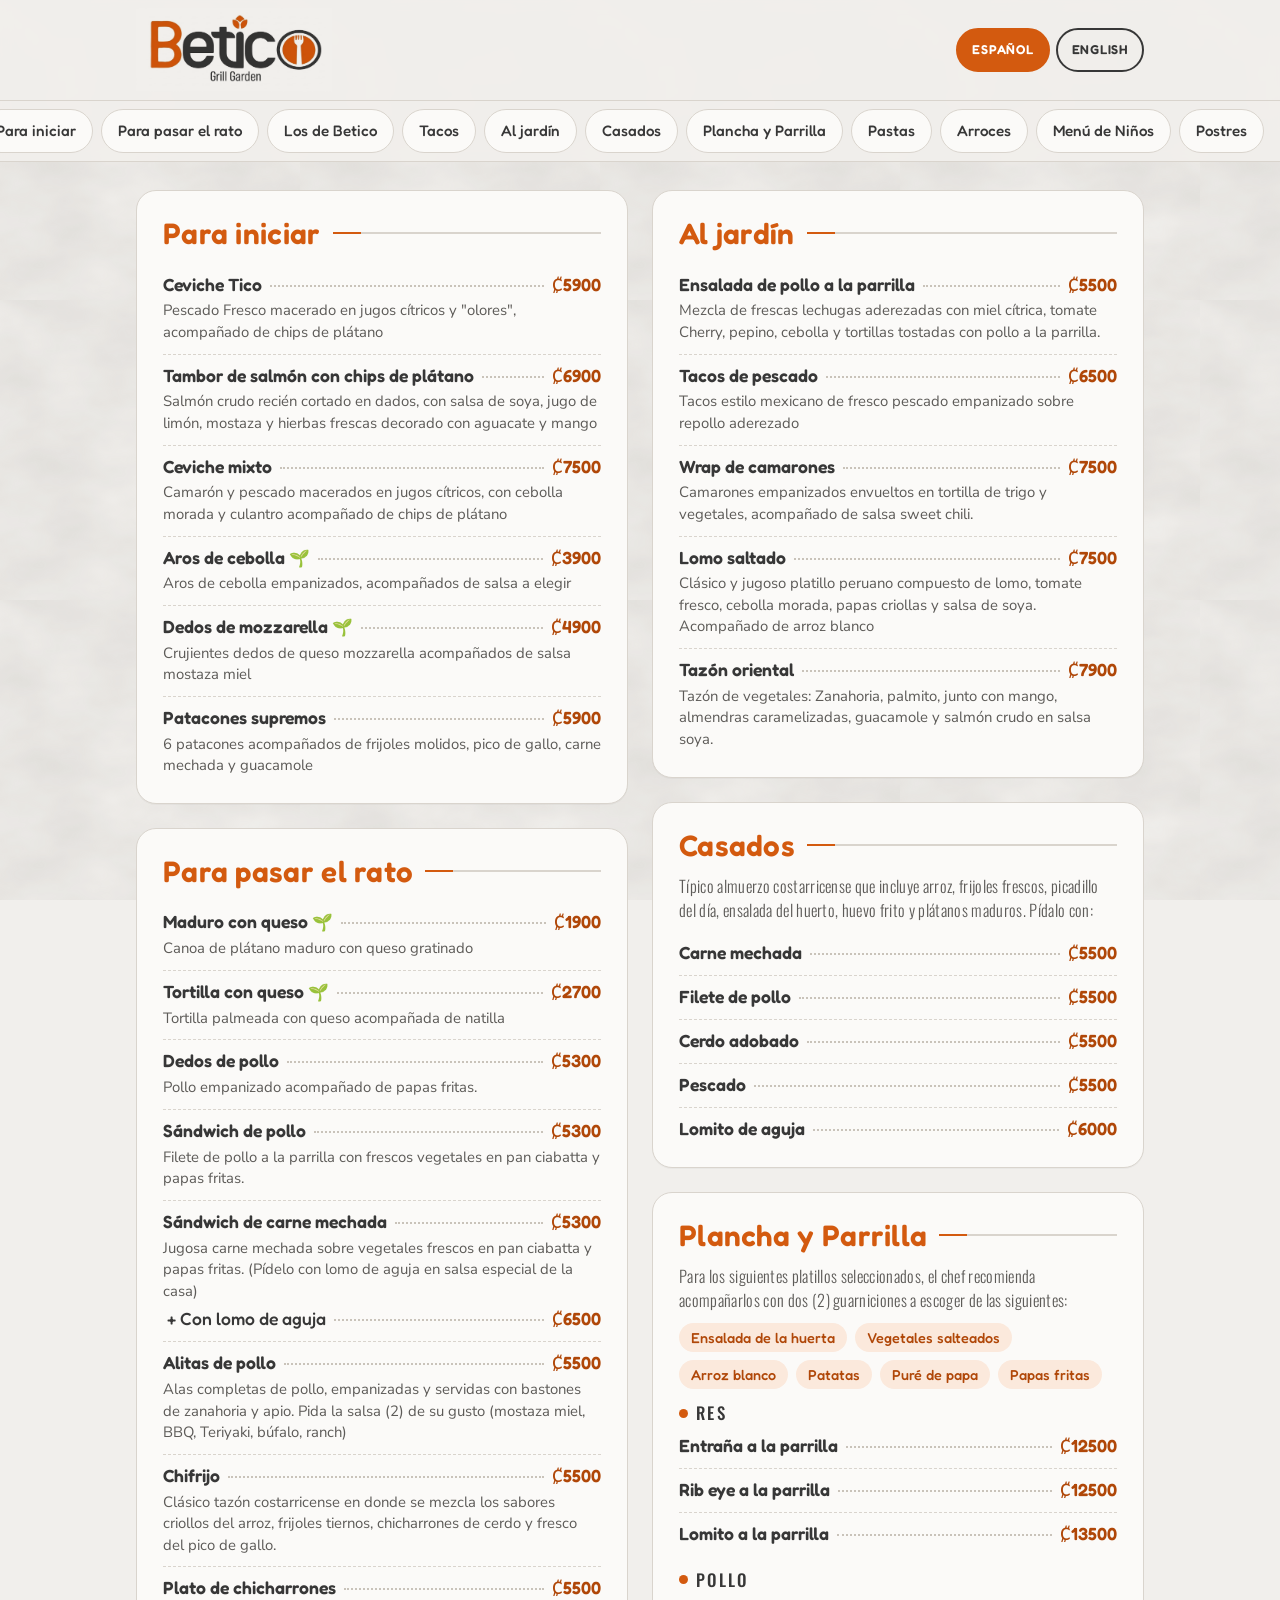
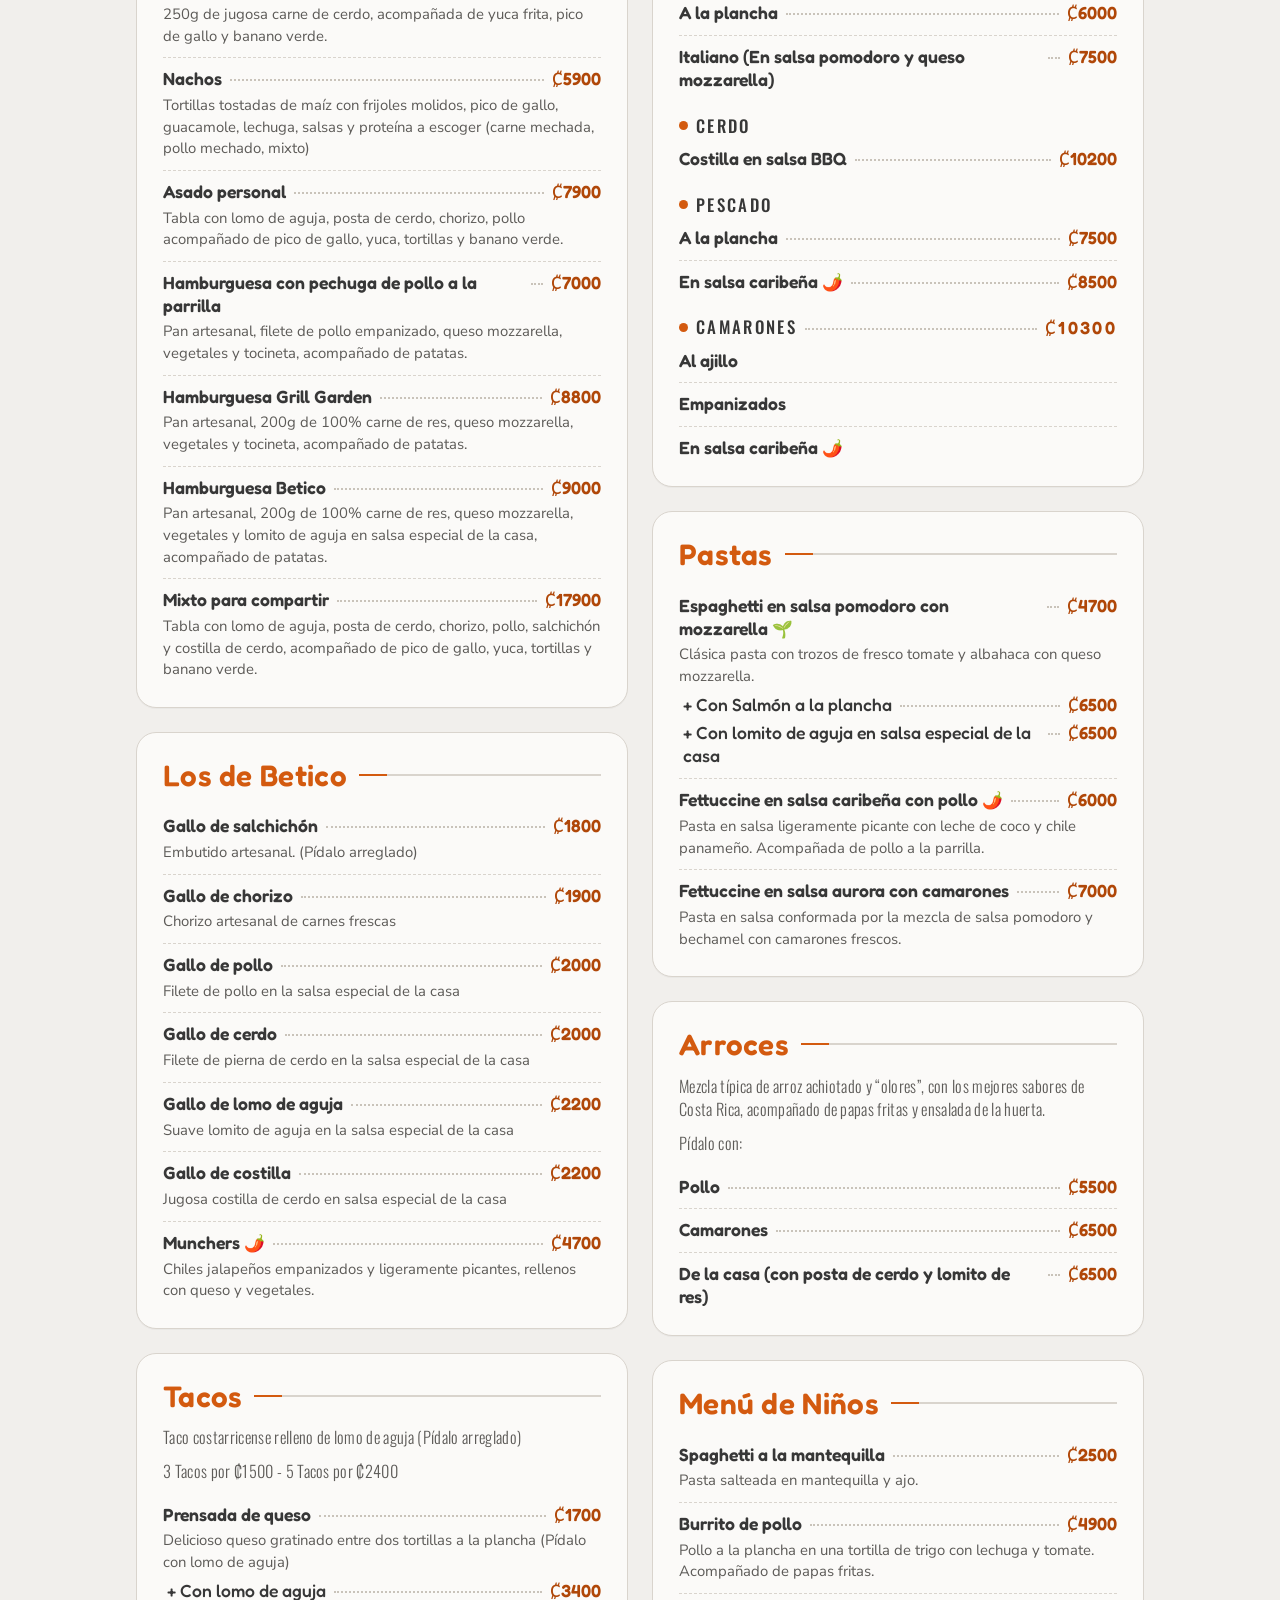
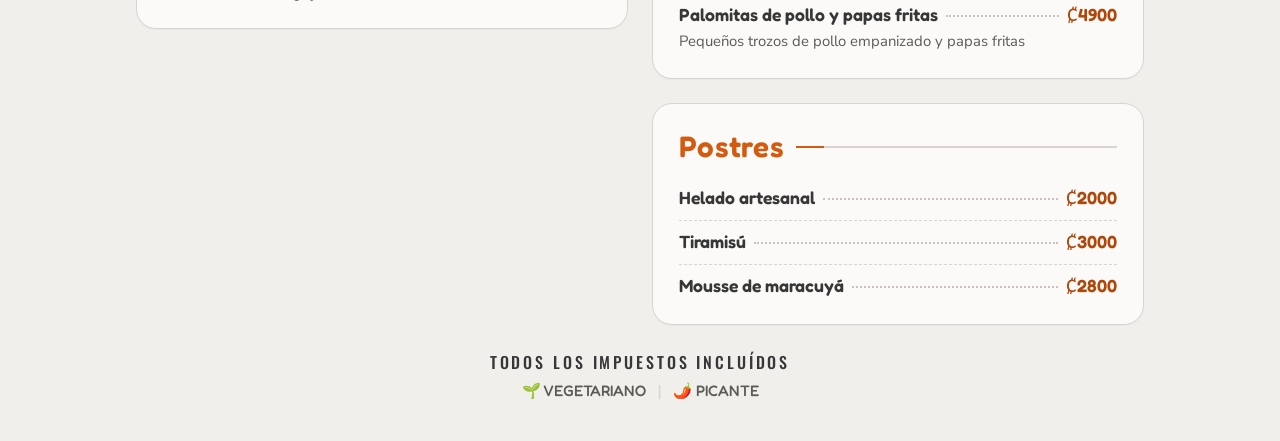
==== index.html @ b5798b30 "Add files via upload menu de Betico" ====
<!DOCTYPE html>
<html lang="es">
<head>
  <meta charset="utf-8">
  <meta name="viewport" content="width=device-width, initial-scale=1">
  <title>BETICO Grill Garden · Menú</title>
  <meta name="description" content="Menú digital de BETICO Grill Garden / Digital menu">
  <meta name="theme-color" content="#d35a0f">
  <link rel="icon" href="assets/logo.png">
  <link rel="preconnect" href="https://fonts.googleapis.com">
  <link rel="preconnect" href="https://fonts.gstatic.com" crossorigin>
  <link href="https://fonts.googleapis.com/css2?family=Fredoka:wdth,wght@75..125,400..700&family=Oswald:wght@300;400&family=Nunito+Sans:wght@400;600;700&display=swap" rel="stylesheet">
  <link rel="stylesheet" href="styles.css">
</head>
<body>
  <header class="top">
    <div class="top-inner">
      <a class="brand" href="#" aria-label="BETICO Grill Garden">
        <img src="assets/logo.png" alt="BETICO Grill Garden" width="1024" height="439">
      </a>
      <div class="lang" role="group" aria-label="Idioma / Language">
        <button type="button" class="lang-btn" data-lang="es" aria-pressed="true">ESPAÑOL</button>
        <button type="button" class="lang-btn" data-lang="en" aria-pressed="false">ENGLISH</button>
      </div>
    </div>
    <nav class="cats" id="cats" aria-label="Categorías"><ul id="catList"></ul></nav>
  </header>

  <main id="menu" class="menu"></main>

  <footer class="foot">
    <p id="taxNote" class="tax"></p>
    <p class="legend"><span class="sym" aria-hidden="true">🌱</span> <span id="legVeg"></span> <span class="sep">|</span> <span class="sym" aria-hidden="true">🌶️</span> <span id="legSpicy"></span></p>
  </footer>

  <script src="menu-data.js"></script>
  <script src="app.js"></script>
</body>
</html>
---- styles.css ----
:root{
  --orange:#d35a0f; --orange-dark:#b04708; --orange-soft:#fbe9dc;
  --ink:#373737; --ink-soft:#5d5b58; --paper:#f1efec; --card:#fbfaf8; --line:#d9d4cd;
  --head-font:'Fredoka','Nunito Sans','Segoe UI',system-ui,sans-serif;
  --cond-font:'Oswald','Arial Narrow',sans-serif;
  --body-font:'Nunito Sans','Segoe UI',system-ui,sans-serif;
}
*{box-sizing:border-box}
html{scroll-behavior:smooth;-webkit-text-size-adjust:100%}
body{
  margin:0;color:var(--ink);font:400 1rem/1.5 var(--body-font);background-color:var(--paper);
  background-image:
    url("data:image/svg+xml;utf8,<svg xmlns='http://www.w3.org/2000/svg' width='300' height='300'><filter id='n'><feTurbulence type='fractalNoise' baseFrequency='.012 .02' numOctaves='4' seed='7' stitchTiles='stitch'/><feColorMatrix values='0 0 0 0 .35  0 0 0 0 .33  0 0 0 0 .3  0 0 0 .22 0'/></filter><rect width='300' height='300' filter='url(%23n)'/></svg>");
  background-attachment:fixed;
}
.top{position:sticky;top:0;z-index:20;background:rgba(241,239,236,.96);backdrop-filter:blur(6px);border-bottom:1px solid var(--line)}
.top-inner{max-width:1040px;margin:0 auto;padding:8px 16px;display:flex;align-items:center;justify-content:space-between;gap:12px}
.brand img{display:block;height:64px;width:auto;mix-blend-mode:multiply}
.lang{display:flex;gap:6px;flex-shrink:0}
.lang-btn{font:600 .8rem/1 var(--head-font);letter-spacing:.06em;min-height:44px;min-width:44px;padding:0 14px;border-radius:999px;
  border:2px solid var(--ink);background:transparent;color:var(--ink);cursor:pointer;transition:background .15s,color .15s,border-color .15s}
.lang-btn:hover{border-color:var(--orange);color:var(--orange)}
.lang-btn[aria-pressed="true"]{background:var(--orange);border-color:var(--orange);color:#fff}
.lang-btn:focus-visible,.cats a:focus-visible,.brand:focus-visible{outline:3px solid var(--ink);outline-offset:2px}

.cats{overflow-x:auto;scrollbar-width:none;-webkit-overflow-scrolling:touch;border-top:1px solid var(--line)}
.cats::-webkit-scrollbar{display:none}
.cats ul{list-style:none;margin:0 auto;padding:8px 16px;display:flex;gap:8px;width:max-content;min-width:100%;max-width:none}
.cats a{display:flex;align-items:center;min-height:44px;padding:0 16px;border-radius:999px;white-space:nowrap;text-decoration:none;
  font:500 .95rem/1 var(--head-font);color:var(--ink);background:var(--card);border:1.5px solid var(--line)}
.cats a.on{background:var(--ink);border-color:var(--ink);color:#fff}

.menu{max-width:1040px;margin:0 auto;padding:20px 16px 8px;display:grid;gap:20px;grid-template-columns:1fr}
.cat{background:var(--card);border:1px solid var(--line);border-radius:20px;padding:22px 20px 14px;box-shadow:0 1px 0 rgba(0,0,0,.03)}
.cat h2{margin:0 0 14px;font:600 1.6rem/1.1 var(--head-font);color:var(--orange);letter-spacing:.01em;
  display:flex;align-items:center;gap:12px}
.cat h2::after{content:"";flex:1;height:2px;background:linear-gradient(90deg,var(--orange) 0 28px,var(--line) 28px)}
.note{margin:0 0 10px;color:var(--ink-soft);font:300 1.02rem/1.45 var(--cond-font);letter-spacing:.02em}
.items,.sides{list-style:none;margin:0;padding:0}
.item{padding:10px 0;border-bottom:1px dashed var(--line)}
.item:last-child{border-bottom:0}
.row{display:flex;align-items:baseline;gap:8px}
.name{font:600 1.05rem/1.3 var(--head-font);color:var(--ink)}
.dots{flex:1;min-width:12px;border-bottom:2px dotted #c9c3ba;transform:translateY(-4px)}
.price{font:600 1.1rem/1 var(--head-font);color:var(--orange-dark);white-space:nowrap}
.desc{margin:4px 0 0;color:var(--ink-soft);font-size:.93rem;line-height:1.45;max-width:62ch}
.vrow{margin-top:6px;padding-left:4px}
.vrow .name{font-weight:500;color:var(--ink)}
.tags{white-space:nowrap}
.tag{font-size:.95em}
.sides{display:flex;flex-wrap:wrap;gap:8px;margin:2px 0 14px}
.sides li{padding:6px 12px;border-radius:999px;background:var(--orange-soft);color:var(--orange-dark);font:500 .9rem/1.2 var(--head-font)}
.group{margin-top:10px}
.group-title{display:flex;align-items:baseline;gap:8px;margin:14px 0 2px;font:500 1.05rem/1.2 var(--cond-font);letter-spacing:.14em;text-transform:uppercase;color:var(--ink)}
.group-title::before{content:"";width:9px;height:9px;border-radius:50%;background:var(--orange);align-self:center}

.foot{max-width:1040px;margin:0 auto;padding:12px 16px 40px;text-align:center}
.tax{margin:8px 0;font:500 1rem/1.2 var(--cond-font);letter-spacing:.18em;color:var(--ink)}
.legend{margin:0;font:500 .95rem/1.4 var(--head-font);color:var(--ink-soft)}
.legend .sep{margin:0 8px;color:var(--line)}

@media (min-width:720px){
  .brand img{height:84px}
  .menu{display:block;columns:2;column-gap:24px;padding-top:28px}
  .cat{break-inside:avoid;margin-bottom:24px}
  .cat{padding:26px 26px 16px}
  .cat h2{font-size:1.85rem}
}
@media (min-width:1100px){.name{font-size:1.1rem}}
@media (max-width:420px){
  .brand img{height:52px}
  .lang-btn{padding:0 10px;font-size:.72rem}
  .cat{padding:18px 14px 10px;border-radius:16px}
  .menu{padding:14px 10px 4px;gap:14px}
  .cat h2{font-size:1.45rem}
}
@media (prefers-reduced-motion:reduce){html{scroll-behavior:auto}*{transition:none!important}}
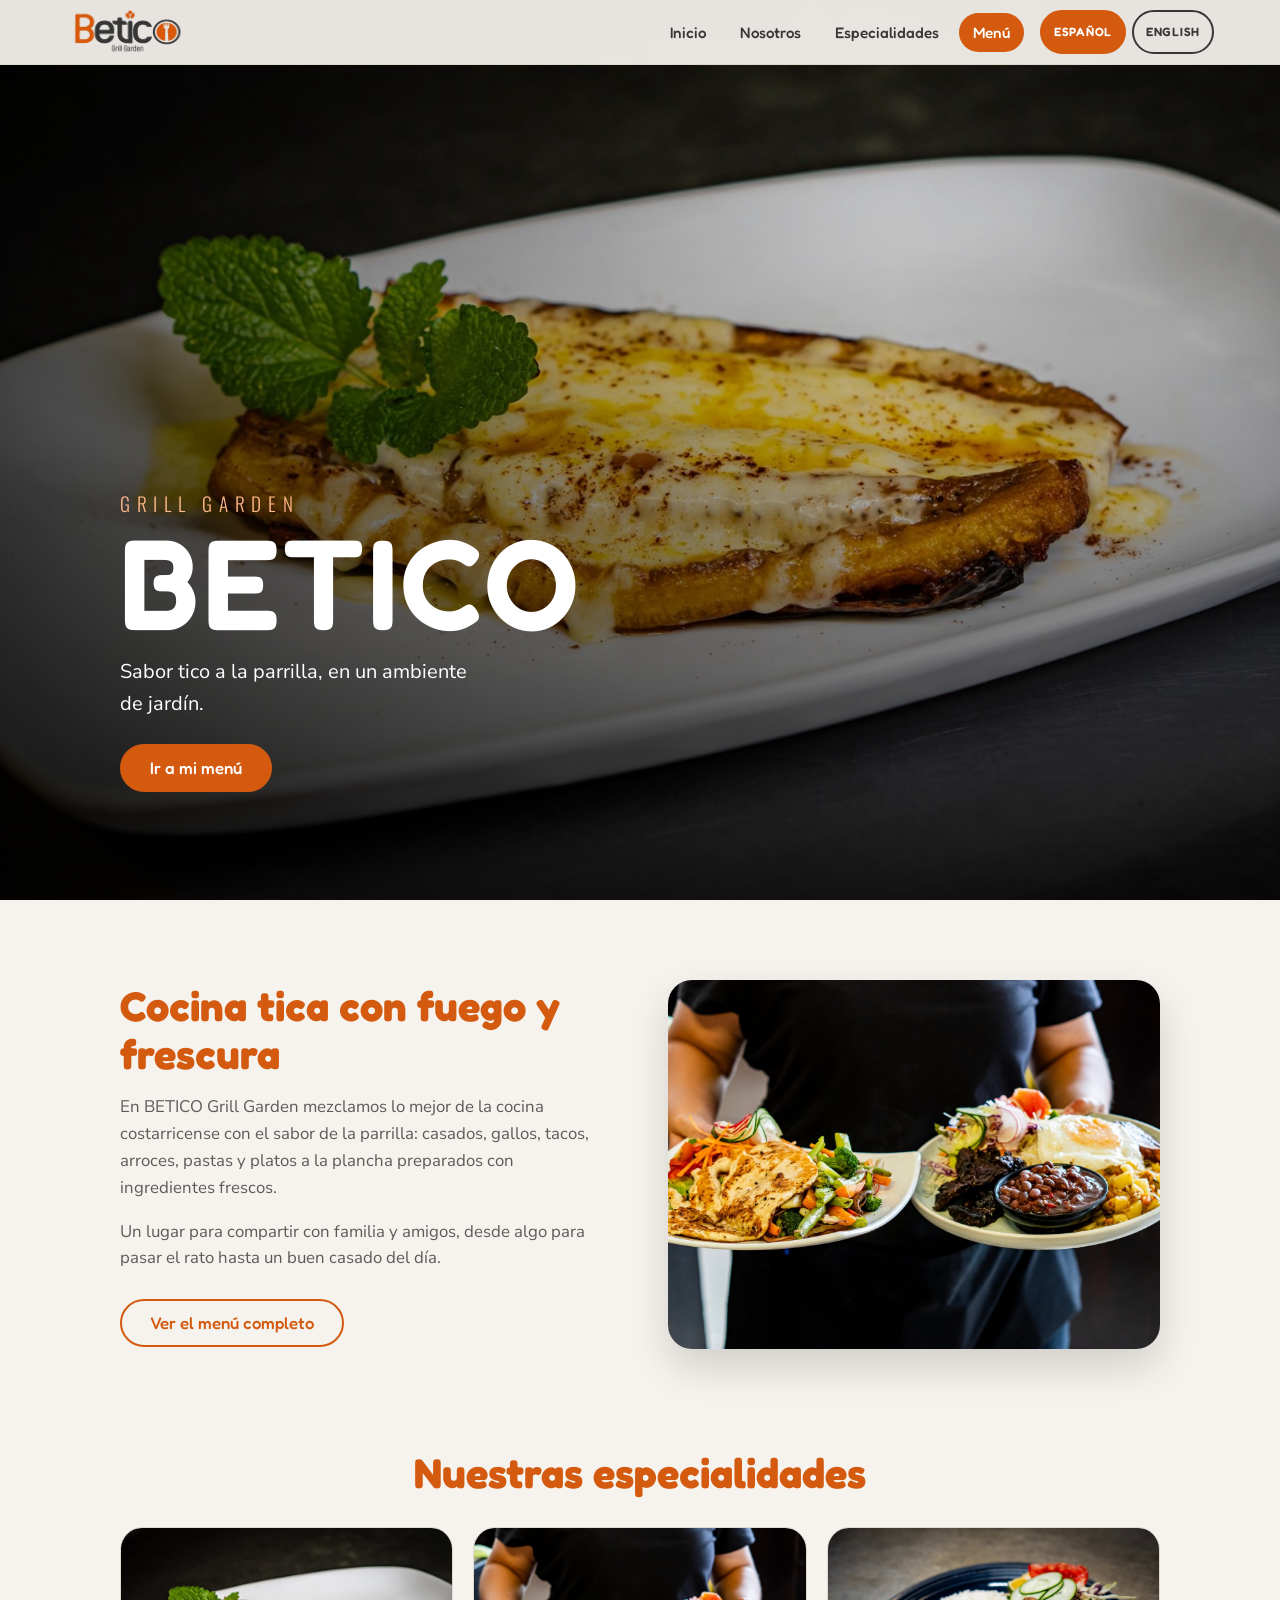
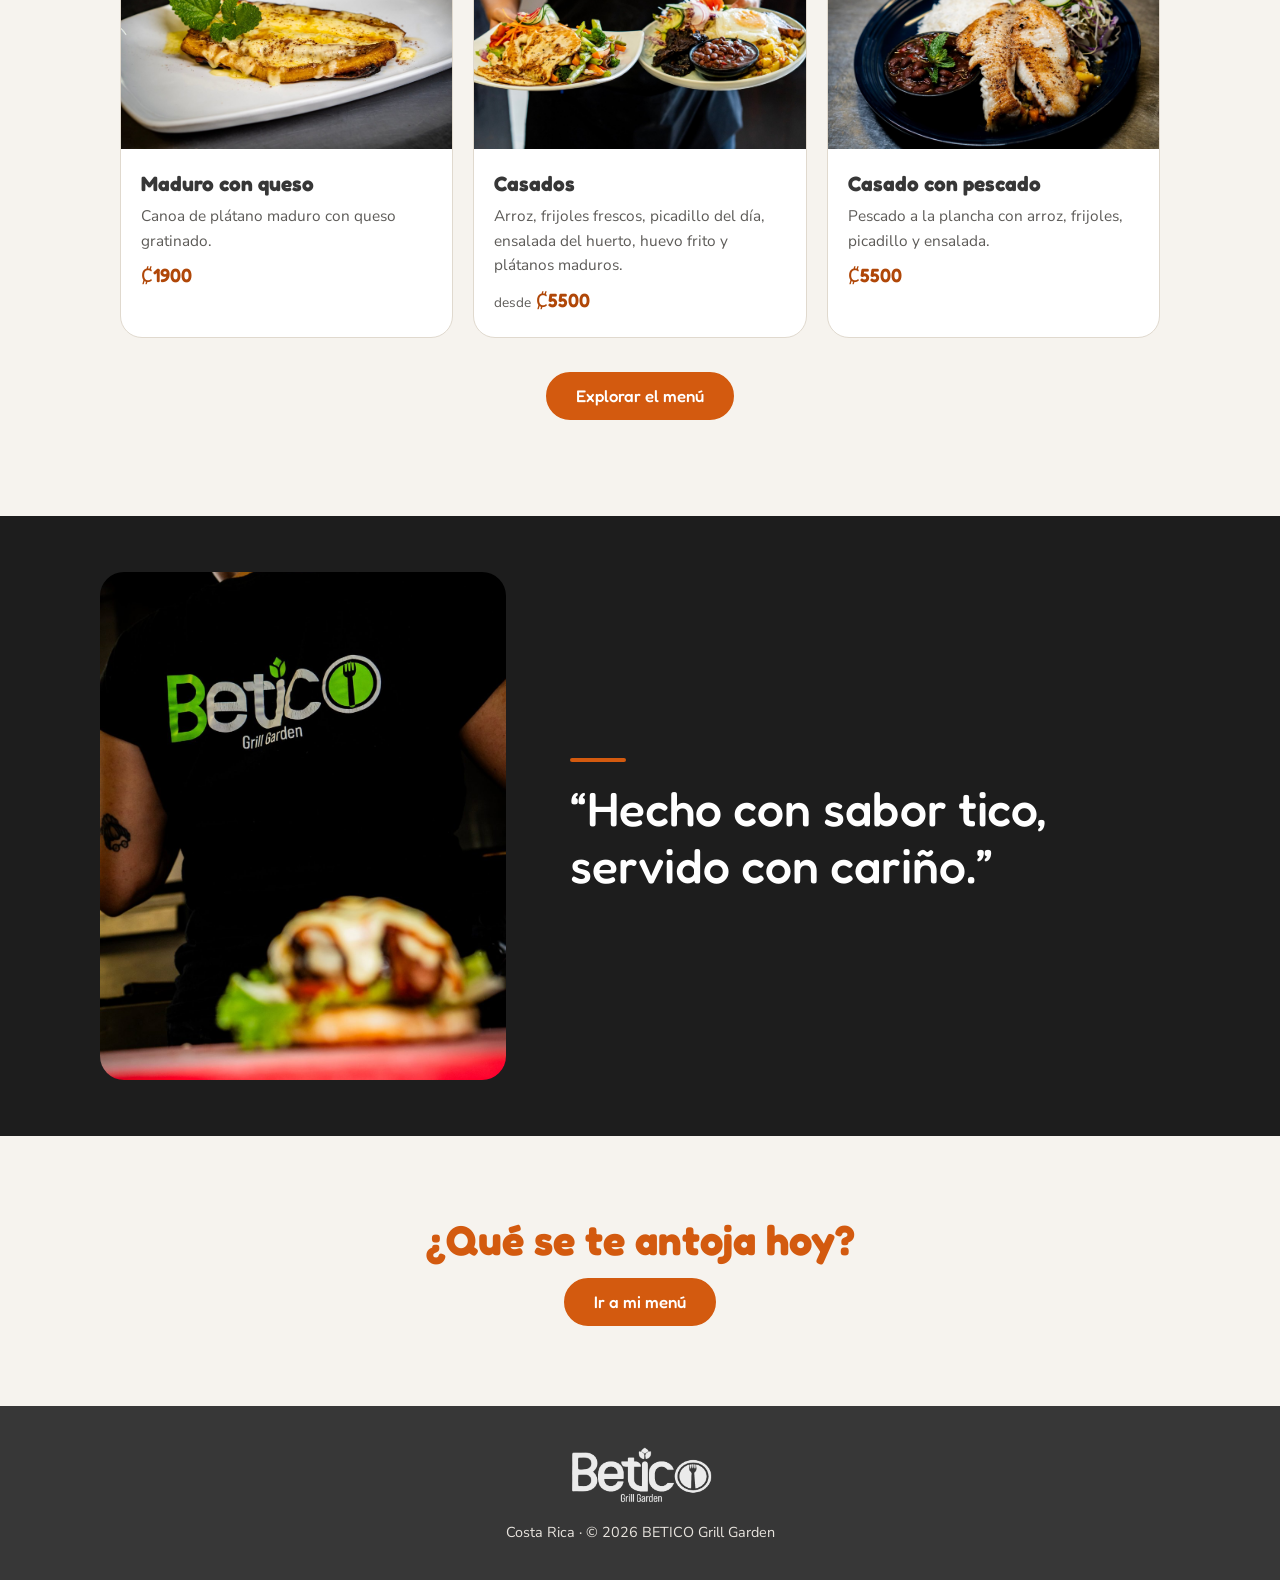
==== commit 184a0c21: "Add files via upload" ====
--- a/index.html
+++ b/index.html
@@ -3,37 +3,94 @@
 <head>
   <meta charset="utf-8">
   <meta name="viewport" content="width=device-width, initial-scale=1">
-  <title>BETICO Grill Garden · Menú</title>
-  <meta name="description" content="Menú digital de BETICO Grill Garden / Digital menu">
+  <title>BETICO Grill Garden</title>
+  <meta name="description" content="BETICO Grill Garden: cocina costarricense a la parrilla en un ambiente de jardín.">
   <meta name="theme-color" content="#d35a0f">
   <link rel="icon" href="assets/logo.png">
   <link rel="preconnect" href="https://fonts.googleapis.com">
   <link rel="preconnect" href="https://fonts.gstatic.com" crossorigin>
-  <link href="https://fonts.googleapis.com/css2?family=Fredoka:wdth,wght@75..125,400..700&family=Oswald:wght@300;400&family=Nunito+Sans:wght@400;600;700&display=swap" rel="stylesheet">
-  <link rel="stylesheet" href="styles.css">
+  <link href="https://fonts.googleapis.com/css2?family=Fredoka:wght@400;500;600&family=Oswald:wght@300;400&family=Nunito+Sans:wght@400;600;700&display=swap" rel="stylesheet">
+  <link rel="stylesheet" href="home.css">
 </head>
 <body>
-  <header class="top">
-    <div class="top-inner">
-      <a class="brand" href="#" aria-label="BETICO Grill Garden">
-        <img src="assets/logo.png" alt="BETICO Grill Garden" width="1024" height="439">
-      </a>
+  <header class="bar" id="bar">
+    <div class="bar-in">
+      <a class="brand" href="#inicio" aria-label="BETICO Grill Garden"><img src="assets/logo-transparent.png" alt="BETICO Grill Garden" width="1024" height="439"></a>
+      <nav class="links" aria-label="Principal">
+        <a href="#inicio" data-i="nav_home">Inicio</a>
+        <a href="#nosotros" data-i="nav_about">Nosotros</a>
+        <a href="#especialidades" data-i="nav_spec">Especialidades</a>
+        <a href="menu.html" class="menu-link" data-menu data-i="nav_menu">Menú</a>
+      </nav>
       <div class="lang" role="group" aria-label="Idioma / Language">
         <button type="button" class="lang-btn" data-lang="es" aria-pressed="true">ESPAÑOL</button>
         <button type="button" class="lang-btn" data-lang="en" aria-pressed="false">ENGLISH</button>
       </div>
     </div>
-    <nav class="cats" id="cats" aria-label="Categorías"><ul id="catList"></ul></nav>
   </header>
 
-  <main id="menu" class="menu"></main>
+  <main>
+    <section class="hero" id="inicio">
+      <img src="images/maduro-con-queso.jpg" alt="Maduro con queso gratinado con hoja de menta" fetchpriority="high">
+      <div class="hero-shade"></div>
+      <div class="hero-txt">
+        <p class="eyebrow" data-i="hero_eyebrow">Grill Garden</p>
+        <h1>BETICO</h1>
+        <p class="tag" data-i="hero_tag">Sabor tico a la parrilla, en un ambiente de jardín.</p>
+        <a class="btn" href="menu.html" data-menu data-i="btn_menu">Ir a mi menú</a>
+      </div>
+    </section>
+
+    <section class="about" id="nosotros">
+      <div class="wrap two">
+        <div class="about-txt">
+          <h2 data-i="about_h">Cocina tica con fuego y frescura</h2>
+          <p data-i="about_p1">En BETICO Grill Garden mezclamos lo mejor de la cocina costarricense con el sabor de la parrilla: casados, gallos, tacos, arroces, pastas y platos a la plancha preparados con ingredientes frescos.</p>
+          <p data-i="about_p2">Un lugar para compartir con familia y amigos, desde algo para pasar el rato hasta un buen casado del día.</p>
+          <a class="btn ghost" href="menu.html" data-menu data-i="btn_menu2">Ver el menú completo</a>
+        </div>
+        <figure class="photo"><img src="images/casados-plancha.jpg" alt="Casado con carne y plato de pollo a la plancha con vegetales" loading="lazy"></figure>
+      </div>
+    </section>
+
+    <section class="spec" id="especialidades">
+      <div class="wrap">
+        <h2 class="center" data-i="spec_h">Nuestras especialidades</h2>
+        <div class="cards">
+          <article class="card">
+            <img src="images/maduro-con-queso.jpg" alt="Maduro con queso" loading="lazy">
+            <div class="card-b"><h3 data-i="c1_t">Maduro con queso</h3><p data-i="c1_p">Canoa de plátano maduro con queso gratinado.</p><span class="price">₡1900</span></div>
+          </article>
+          <article class="card">
+            <img src="images/casados-plancha.jpg" alt="Casados" loading="lazy">
+            <div class="card-b"><h3 data-i="c2_t">Casados</h3><p data-i="c2_p">Arroz, frijoles frescos, picadillo del día, ensalada del huerto, huevo frito y plátanos maduros.</p><span class="price"><small data-i="from">desde</small> ₡5500</span></div>
+          </article>
+          <article class="card">
+            <img src="images/casado-pescado.jpg" alt="Casado con pescado a la plancha" loading="lazy">
+            <div class="card-b"><h3 data-i="c3_t">Casado con pescado</h3><p data-i="c3_p">Pescado a la plancha con arroz, frijoles, picadillo y ensalada.</p><span class="price">₡5500</span></div>
+          </article>
+        </div>
+        <p class="center"><a class="btn" href="menu.html" data-menu data-i="btn_menu3">Explorar el menú</a></p>
+      </div>
+    </section>
+
+    <section class="band">
+      <div class="band-in">
+        <img src="images/camiseta-betico-hamburguesa.jpg" alt="Equipo de BETICO con una hamburguesa en primer plano" loading="lazy">
+        <blockquote data-i="quote">“Hecho con sabor tico, servido con cariño.”</blockquote>
+      </div>
+    </section>
+
+    <section class="cta">
+      <h2 data-i="cta_h">¿Qué se te antoja hoy?</h2>
+      <a class="btn" href="menu.html" data-menu data-i="btn_menu">Ir a mi menú</a>
+    </section>
+  </main>
 
   <footer class="foot">
-    <p id="taxNote" class="tax"></p>
-    <p class="legend"><span class="sym" aria-hidden="true">🌱</span> <span id="legVeg"></span> <span class="sep">|</span> <span class="sym" aria-hidden="true">🌶️</span> <span id="legSpicy"></span></p>
+    <img src="assets/logo-transparent.png" alt="BETICO Grill Garden" width="160">
+    <p>Costa Rica · © 2026 BETICO Grill Garden</p>
   </footer>
-
-  <script src="menu-data.js"></script>
-  <script src="app.js"></script>
+  <script src="home.js"></script>
 </body>
 </html>
--- a/home.css
+++ b/home.css
@@ -0,0 +1,64 @@
+:root{--orange:#d35a0f;--orange-d:#b04708;--ink:#373737;--soft:#5d5b58;--paper:#f6f3ee;--card:#fff;--line:#e0d9ce;
+--head:'Fredoka','Nunito Sans',system-ui,sans-serif;--cond:'Oswald','Arial Narrow',sans-serif;--body:'Nunito Sans',system-ui,sans-serif}
+*{box-sizing:border-box}html{scroll-behavior:smooth;scroll-padding-top:76px}
+body{margin:0;background:var(--paper);color:var(--ink);font:400 1rem/1.6 var(--body)}
+img{max-width:100%;display:block}
+.wrap{max-width:1080px;margin:0 auto;padding:0 20px}
+.center{text-align:center}
+h1,h2,h3{font-family:var(--head);margin:0}
+.bar{position:fixed;inset:0 0 auto 0;z-index:30;background:rgba(246,243,238,.94);backdrop-filter:blur(8px);border-bottom:1px solid var(--line)}
+.bar-in{max-width:1180px;margin:0 auto;padding:6px 16px;display:flex;align-items:center;gap:16px}
+.brand img{height:52px;width:auto;}
+.links{display:flex;gap:6px;margin-left:auto}
+.links a{padding:10px 14px;border-radius:999px;text-decoration:none;color:var(--ink);font:500 .95rem var(--head)}
+.links a:hover{color:var(--orange)}
+.links .menu-link{background:var(--orange);color:#fff}.links .menu-link:hover{background:var(--orange-d);color:#fff}
+.lang{display:flex;gap:6px}
+.lang-btn{font:600 .75rem/1 var(--head);letter-spacing:.06em;min-height:44px;padding:0 12px;border-radius:999px;border:2px solid var(--ink);background:transparent;color:var(--ink);cursor:pointer}
+.lang-btn[aria-pressed="true"]{background:var(--orange);border-color:var(--orange);color:#fff}
+a:focus-visible,button:focus-visible{outline:3px solid var(--ink);outline-offset:2px}
+.hero{position:relative;min-height:100svh;display:grid;align-items:end;color:#fff;overflow:hidden;background:#1d1d1d}
+.hero>img{position:absolute;inset:0;width:100%;height:100%;object-fit:cover;object-position:60% 50%}
+.hero-shade{position:absolute;inset:0;background:linear-gradient(0deg,rgba(0,0,0,.78),rgba(0,0,0,.15) 65%),linear-gradient(90deg,rgba(0,0,0,.55),transparent 70%)}
+.hero-txt{position:relative;max-width:1080px;margin:0 auto;width:100%;padding:120px 20px 12vh}
+.eyebrow{margin:0;font:300 1.2rem var(--cond);letter-spacing:.35em;text-transform:uppercase;color:#ffb98a}
+.hero h1{font-size:clamp(3.6rem,13vw,8rem);line-height:1;font-weight:600;letter-spacing:.02em}
+.tag{max-width:30ch;font-size:1.25rem;margin:10px 0 24px}
+.btn{display:inline-flex;align-items:center;justify-content:center;min-height:48px;padding:0 28px;border-radius:999px;background:var(--orange);color:#fff;text-decoration:none;font:500 1.05rem var(--head);border:2px solid var(--orange);transition:background .15s}
+.btn:hover{background:var(--orange-d);border-color:var(--orange-d)}
+.btn.ghost{background:transparent;color:var(--orange)}.btn.ghost:hover{background:var(--orange);color:#fff}
+section{scroll-margin-top:70px}
+.about{padding:80px 0}
+.two{display:grid;gap:32px;align-items:center}
+.about h2,.spec h2,.cta h2{font-size:clamp(1.8rem,5vw,2.6rem);color:var(--orange);line-height:1.15;margin-bottom:14px}
+.about p{color:var(--soft);font-size:1.05rem}
+.about .btn{margin-top:10px}
+.photo{margin:0}.photo img{width:100%;aspect-ratio:4/3;object-fit:cover;border-radius:24px;box-shadow:0 18px 40px rgba(0,0,0,.15)}
+.spec{padding:20px 0 80px}
+.spec h2{margin-bottom:30px}
+.cards{display:grid;gap:20px;margin-bottom:34px}
+.card{background:var(--card);border:1px solid var(--line);border-radius:22px;overflow:hidden}
+.card img{width:100%;aspect-ratio:3/2;object-fit:cover}
+.card-b{padding:18px 20px 22px}.card h3{font-size:1.3rem;margin-bottom:4px}
+.card p{margin:0 0 10px;color:var(--soft);font-size:.96rem}
+.price{font:600 1.2rem var(--head);color:var(--orange-d)}.price small{font:400 .85rem var(--body);color:var(--soft)}
+.band{background:#1d1d1d;padding:56px 20px}
+.band-in{max-width:1080px;margin:0 auto;display:grid;gap:28px;align-items:center}
+.band img{width:100%;max-height:520px;aspect-ratio:4/5;object-fit:cover;object-position:50% 40%;border-radius:24px}
+.band blockquote{margin:0;color:#fff;font:500 clamp(1.7rem,5vw,3rem)/1.2 var(--head)}
+.band blockquote::before{content:"";display:block;width:56px;height:4px;background:var(--orange);margin-bottom:18px;border-radius:2px}
+.cta{padding:80px 20px;text-align:center}
+.foot{background:var(--ink);color:#e8e4de;text-align:center;padding:36px 20px}
+.foot img{margin:0 auto 10px;filter:brightness(0) invert(1);opacity:.9}.foot p{margin:0;font-size:.9rem}
+@media(min-width:760px){
+ .two{grid-template-columns:1fr 1fr;gap:56px}.cards{grid-template-columns:repeat(3,1fr)}
+ .hero>img{object-position:50% 50%}
+ .band-in{grid-template-columns:.8fr 1.2fr;gap:64px}.band img{aspect-ratio:4/5}
+}
+@media(max-width:759px){
+ .links a:not(.menu-link){display:none}.links{margin-left:auto}
+ .brand img{height:44px}.bar-in{gap:8px;padding:6px 10px}
+ .links .menu-link{padding:0 14px;min-height:44px;display:flex;align-items:center;font-size:.9rem}
+ .lang-btn{padding:0 9px;font-size:.68rem}
+}
+@media(prefers-reduced-motion:reduce){html{scroll-behavior:auto}}
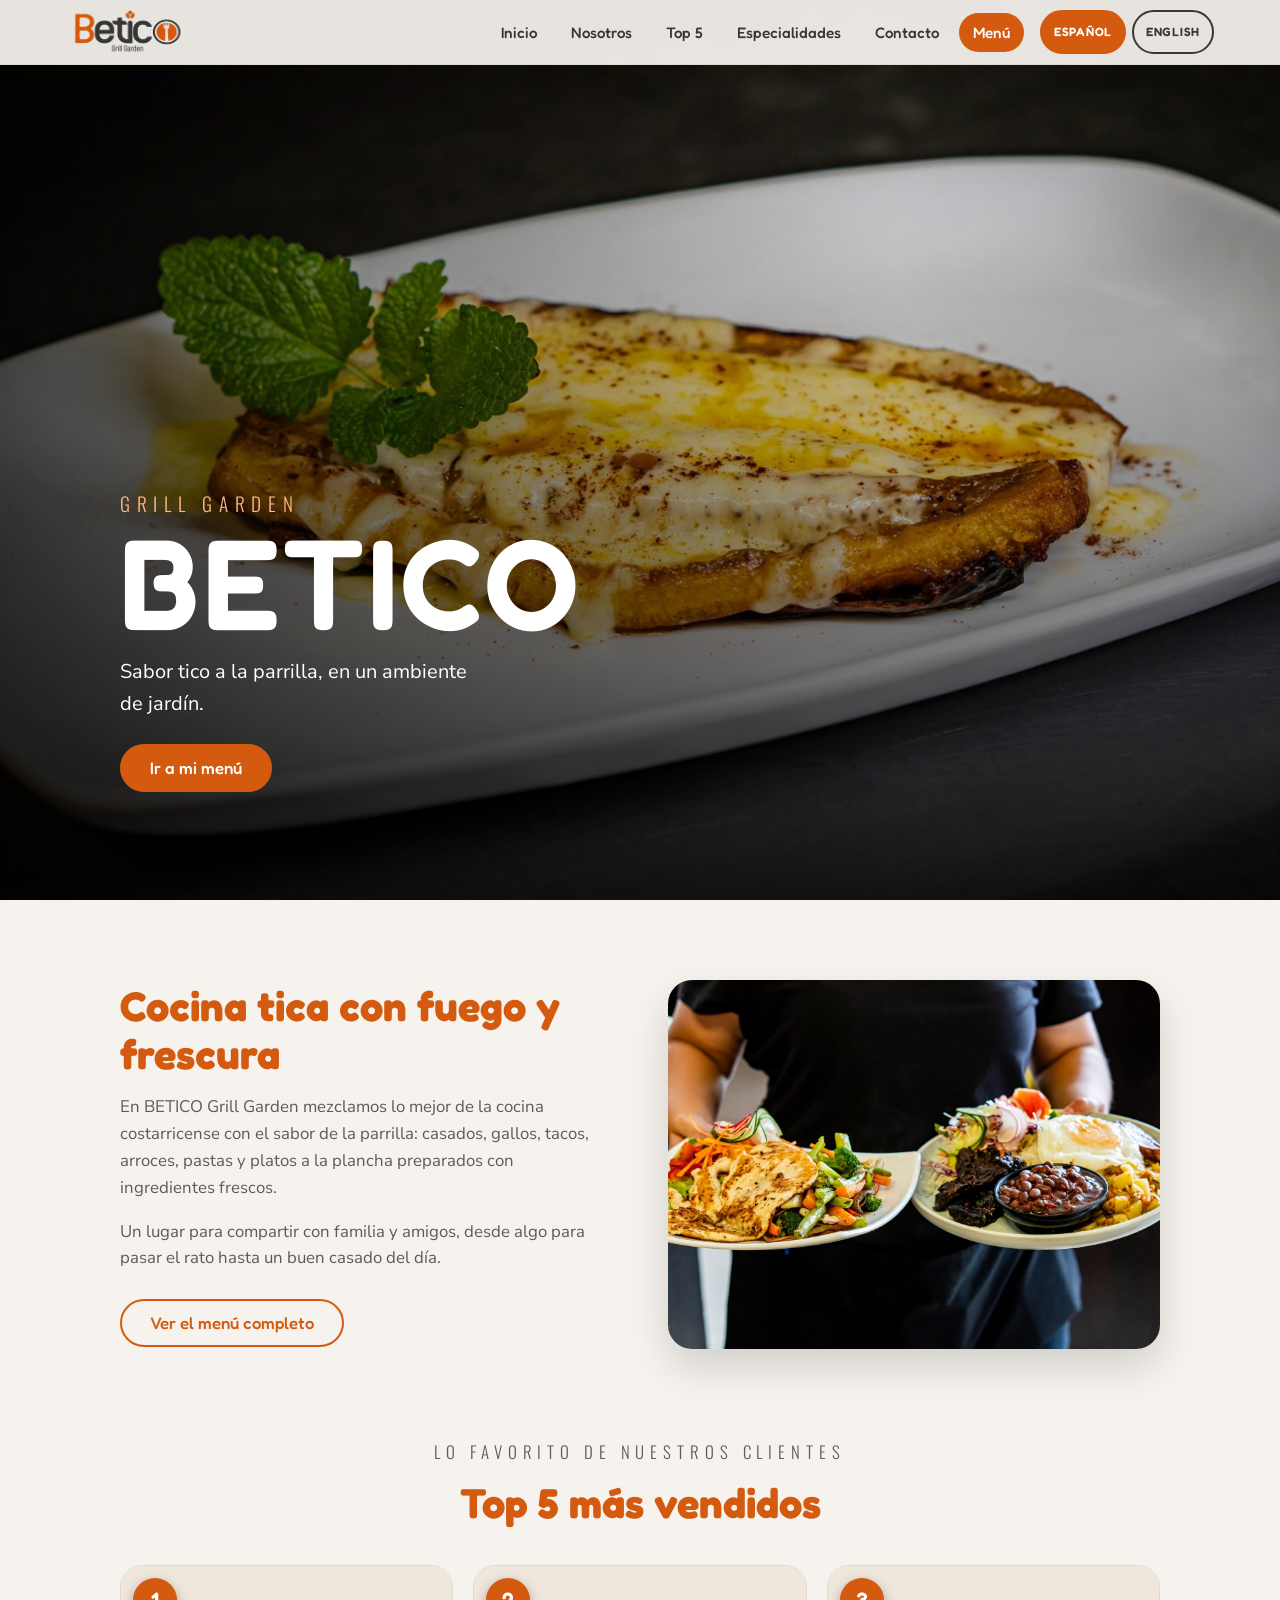
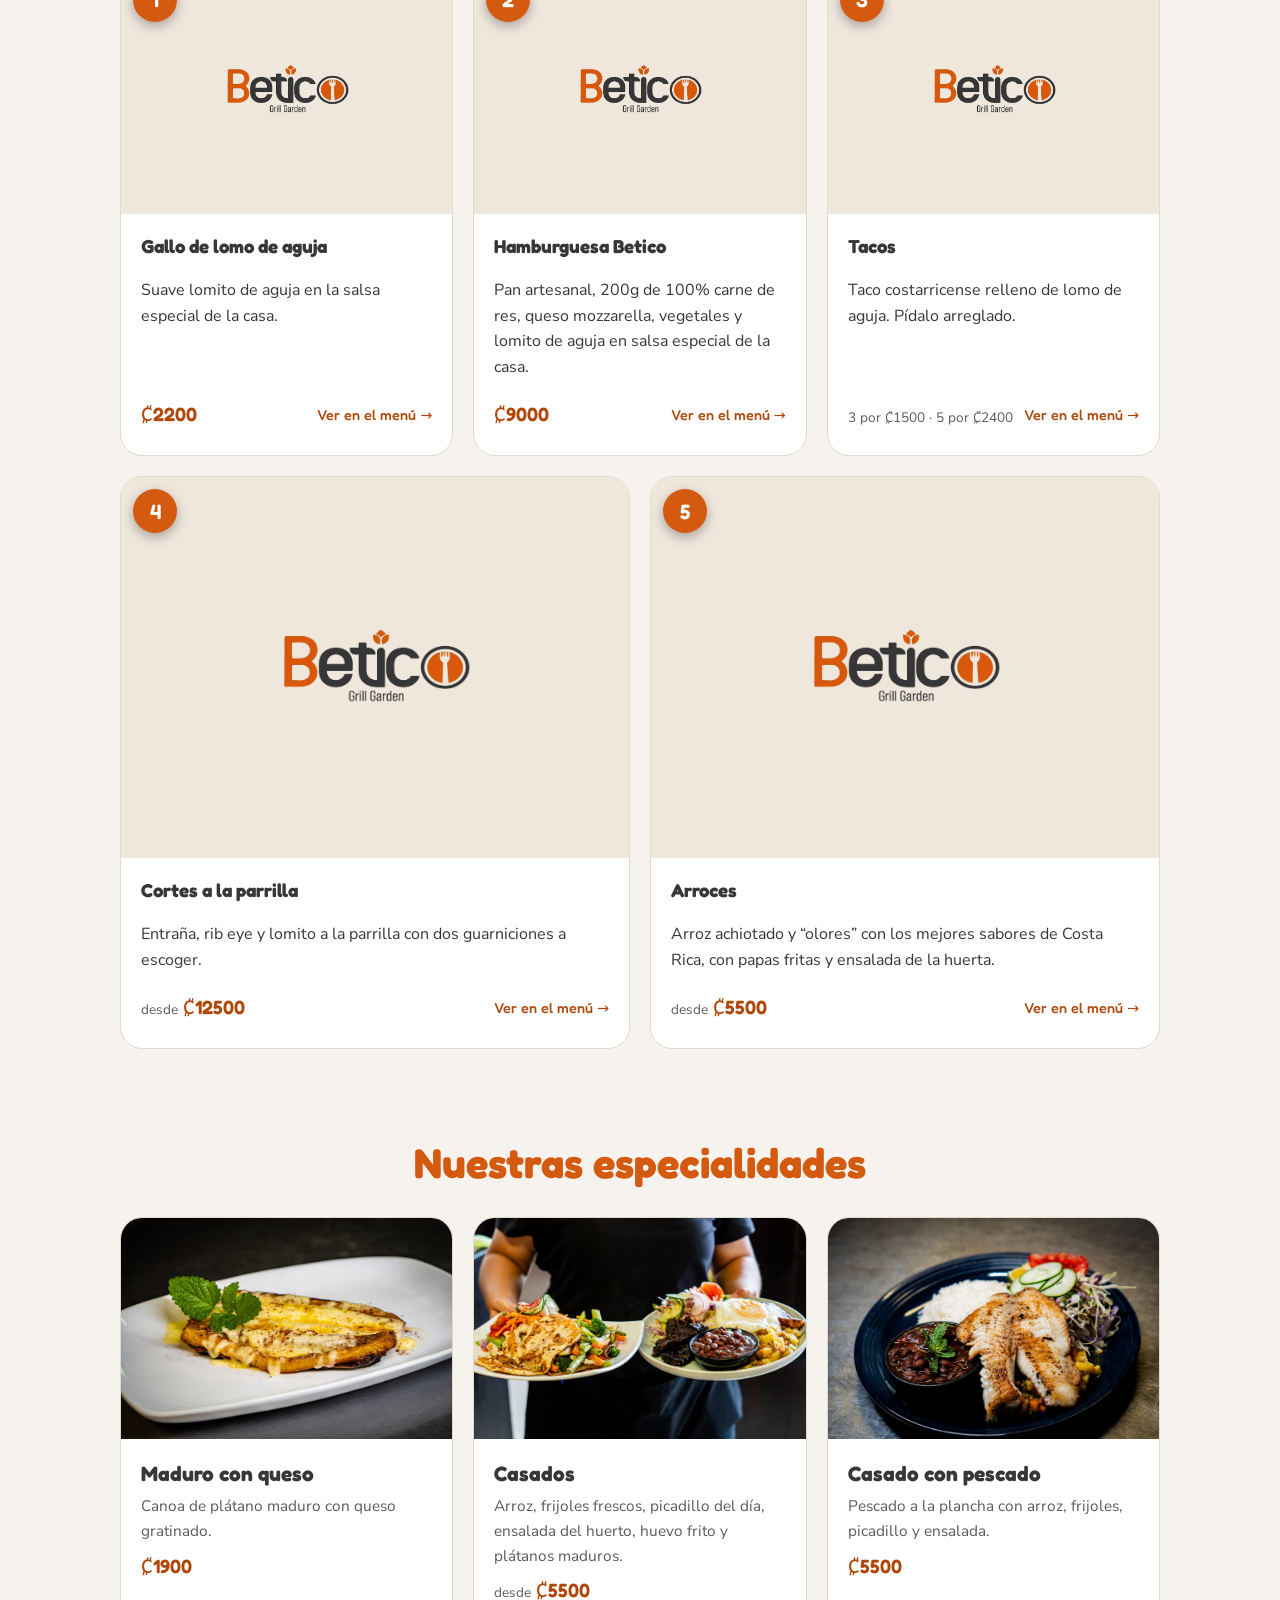
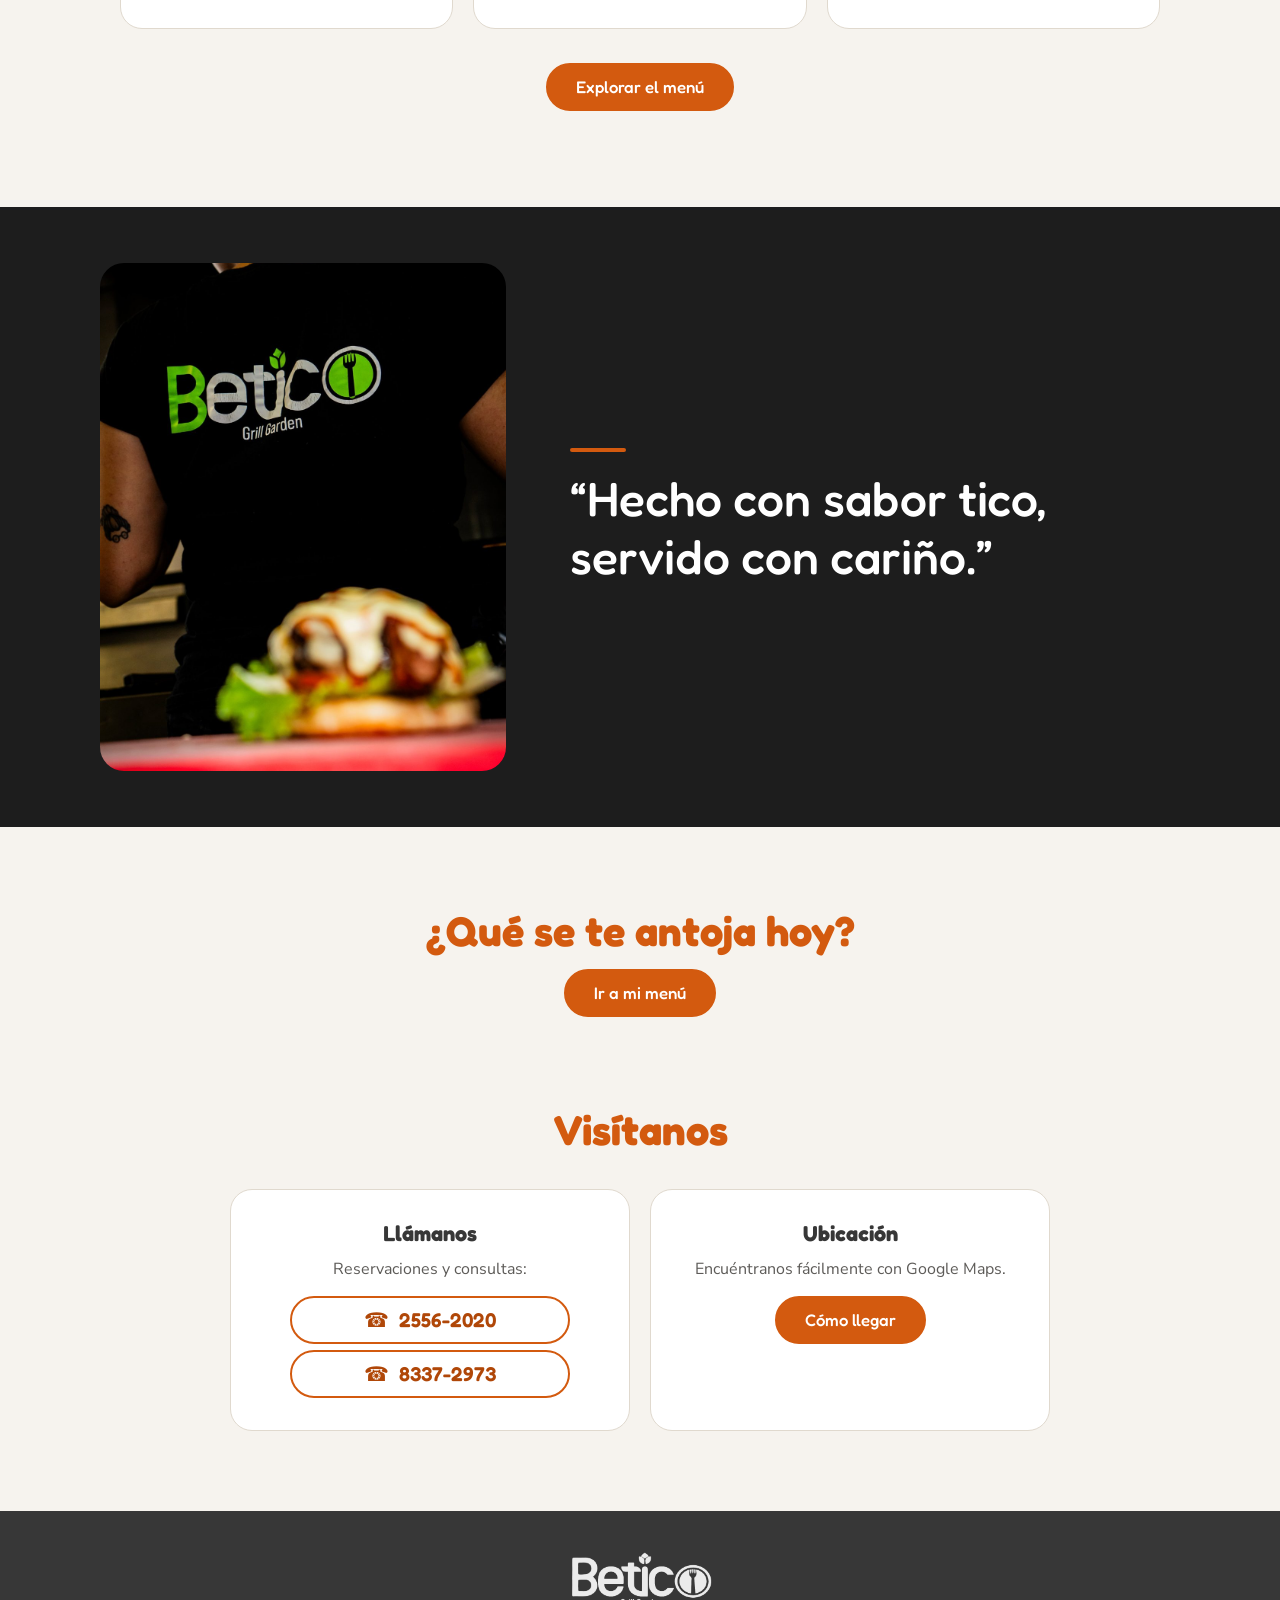
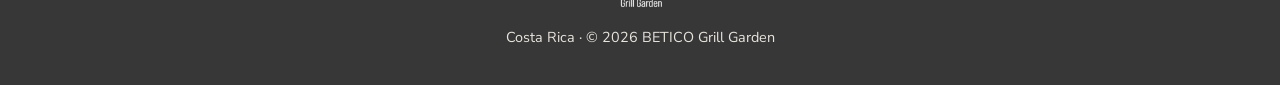
==== commit 5d22f449: "Add files via upload" ====
--- a/index.html
+++ b/index.html
@@ -19,7 +19,9 @@
       <nav class="links" aria-label="Principal">
         <a href="#inicio" data-i="nav_home">Inicio</a>
         <a href="#nosotros" data-i="nav_about">Nosotros</a>
+        <a href="#top5" data-i="nav_top">Top 5</a>
         <a href="#especialidades" data-i="nav_spec">Especialidades</a>
+        <a href="#contacto" data-i="nav_contact">Contacto</a>
         <a href="menu.html" class="menu-link" data-menu data-i="nav_menu">Menú</a>
       </nav>
       <div class="lang" role="group" aria-label="Idioma / Language">
@@ -50,6 +52,35 @@
           <a class="btn ghost" href="menu.html" data-menu data-i="btn_menu2">Ver el menú completo</a>
         </div>
         <figure class="photo"><img src="images/casados-plancha.jpg" alt="Casado con carne y plato de pollo a la plancha con vegetales" loading="lazy"></figure>
+      </div>
+    </section>
+
+    <section class="top5" id="top5">
+      <div class="wrap">
+        <p class="eyebrow dark" data-i="top_eb">Lo favorito de nuestros clientes</p>
+        <h2 class="center" data-i="top_h">Top 5 más vendidos</h2>
+        <div class="top-grid">
+          <article class="top-card n1">
+            <figure class="cimg"><img src="images/gallo-lomo-aguja.jpg" alt="" style="object-position:50% 50%" loading="lazy" onerror="this.style.display='none'"><span class="rank" aria-label="Top 1">1</span></figure>
+            <div class="card-b"><h3 data-i="t1_t">Gallo de lomo de aguja</h3><p data-i="t1_p">Suave lomito de aguja en la salsa especial de la casa.</p><div class="top-foot"><span class="price">₡2200</span><a class="more" href="menu.html#cat-2" data-menu data-i="more">Ver en el menú →</a></div></div>
+          </article>
+          <article class="top-card n2">
+            <figure class="cimg"><img src="images/hamburguesa-betico.jpg" alt="" style="object-position:62% 55%" loading="lazy" onerror="this.style.display='none'"><span class="rank" aria-label="Top 2">2</span></figure>
+            <div class="card-b"><h3 data-i="t2_t">Hamburguesa Betico</h3><p data-i="t2_p">Pan artesanal, 200g de 100% carne de res, queso mozzarella, vegetales y lomito de aguja en salsa especial de la casa.</p><div class="top-foot"><span class="price">₡9000</span><a class="more" href="menu.html#cat-1" data-menu data-i="more">Ver en el menú →</a></div></div>
+          </article>
+          <article class="top-card n3">
+            <figure class="cimg"><img src="images/tacos-parrilla.jpg" alt="" style="object-position:35% 60%" loading="lazy" onerror="this.style.display='none'"><span class="rank" aria-label="Top 3">3</span></figure>
+            <div class="card-b"><h3 data-i="t3_t">Tacos</h3><p data-i="t3_p">Taco costarricense relleno de lomo de aguja. Pídalo arreglado.</p><div class="top-foot"><span class="price"><small data-i="tacos_pr">3 por ₡1500 · 5 por ₡2400</small></span><a class="more" href="menu.html#cat-3" data-menu data-i="more">Ver en el menú →</a></div></div>
+          </article>
+          <article class="top-card n4">
+            <figure class="cimg"><img src="images/cortes-parrilla.jpg" alt="" style="object-position:50% 50%" loading="lazy" onerror="this.style.display='none'"><span class="rank" aria-label="Top 4">4</span></figure>
+            <div class="card-b"><h3 data-i="t4_t">Cortes a la parrilla</h3><p data-i="t4_p">Entraña, rib eye y lomito a la parrilla con dos guarniciones a escoger.</p><div class="top-foot"><span class="price"><small data-i="from">desde</small> ₡12500</span><a class="more" href="menu.html#cat-6" data-menu data-i="more">Ver en el menú →</a></div></div>
+          </article>
+          <article class="top-card n5">
+            <figure class="cimg"><img src="images/arroz-wok.jpg" alt="" style="object-position:50% 55%" loading="lazy" onerror="this.style.display='none'"><span class="rank" aria-label="Top 5">5</span></figure>
+            <div class="card-b"><h3 data-i="t5_t">Arroces</h3><p data-i="t5_p">Arroz achiotado y “olores” con los mejores sabores de Costa Rica, con papas fritas y ensalada de la huerta.</p><div class="top-foot"><span class="price"><small data-i="from">desde</small> ₡5500</span><a class="more" href="menu.html#cat-8" data-menu data-i="more">Ver en el menú →</a></div></div>
+          </article>
+        </div>
       </div>
     </section>
 
@@ -85,6 +116,25 @@
       <h2 data-i="cta_h">¿Qué se te antoja hoy?</h2>
       <a class="btn" href="menu.html" data-menu data-i="btn_menu">Ir a mi menú</a>
     </section>
+    <section class="visit" id="contacto">
+      <div class="wrap">
+        <h2 class="center" data-i="visit_h">Visítanos</h2>
+        <div class="visit-grid">
+          <div class="vcard">
+            <h3 data-i="phone_h">Llámanos</h3>
+            <p data-i="phone_p">Reservaciones y consultas:</p>
+            <a class="phone" href="tel:+50625562020"><span aria-hidden="true">☎</span> 2556-2020</a>
+            <a class="phone" href="tel:+50683372973"><span aria-hidden="true">☎</span> 8337-2973</a>
+          </div>
+          <div class="vcard">
+            <h3 data-i="loc_h">Ubicación</h3>
+            <p data-i="loc_p">Encuéntranos fácilmente con Google Maps.</p>
+            <a class="btn" href="https://maps.app.goo.gl/aE7FMrDNmDsr4XmG9?g_st=ic" target="_blank" rel="noopener" data-i="loc_btn">Cómo llegar</a>
+          </div>
+        </div>
+      </div>
+    </section>
+
   </main>
 
   <footer class="foot">
--- a/home.css
+++ b/home.css
@@ -34,6 +34,16 @@
 .about p{color:var(--soft);font-size:1.05rem}
 .about .btn{margin-top:10px}
 .photo{margin:0}.photo img{width:100%;aspect-ratio:4/3;object-fit:cover;border-radius:24px;box-shadow:0 18px 40px rgba(0,0,0,.15)}
+.top5{padding:10px 0 70px}.top5 h2{font-size:clamp(1.8rem,5vw,2.6rem);color:var(--orange);margin-bottom:28px}
+.eyebrow.dark{color:var(--soft);text-align:center;margin-bottom:6px;font-size:1.05rem}
+.top-grid{display:grid;gap:20px}
+.top-card{background:var(--card);border:1px solid var(--line);border-radius:22px;overflow:hidden;display:flex;flex-direction:column}
+.cimg{position:relative;margin:0;aspect-ratio:4/3;background:#efe6dc url(assets/logo-transparent.png) center/42% no-repeat;overflow:hidden}
+.cimg img{position:absolute;inset:0;width:100%;height:100%;object-fit:cover}
+.rank{position:absolute;top:12px;left:12px;width:44px;height:44px;border-radius:50%;background:var(--orange);color:#fff;display:grid;place-items:center;font:600 1.3rem var(--head);box-shadow:0 4px 12px rgba(0,0,0,.3)}
+.top-card .card-b{display:flex;flex-direction:column;flex:1}
+.top-foot{margin-top:auto;display:flex;align-items:center;justify-content:space-between;gap:10px;flex-wrap:wrap}
+.more{font:500 .9rem var(--head);color:var(--orange-d);text-decoration:none;padding:10px 0}.more:hover{text-decoration:underline}
 .spec{padding:20px 0 80px}
 .spec h2{margin-bottom:30px}
 .cards{display:grid;gap:20px;margin-bottom:34px}
@@ -48,9 +58,17 @@
 .band blockquote{margin:0;color:#fff;font:500 clamp(1.7rem,5vw,3rem)/1.2 var(--head)}
 .band blockquote::before{content:"";display:block;width:56px;height:4px;background:var(--orange);margin-bottom:18px;border-radius:2px}
 .cta{padding:80px 20px;text-align:center}
+.visit{padding:0 0 80px}.visit h2{font-size:clamp(1.8rem,5vw,2.6rem);color:var(--orange);margin-bottom:26px}
+.visit-grid{display:grid;gap:20px;max-width:820px;margin:0 auto}
+.vcard{background:var(--card);border:1px solid var(--line);border-radius:22px;padding:26px 24px;text-align:center}
+.vcard h3{font-size:1.35rem;margin-bottom:6px}.vcard p{margin:0 0 14px;color:var(--soft)}
+.phone{display:flex;align-items:center;justify-content:center;gap:10px;min-height:48px;margin:6px auto;max-width:280px;border-radius:999px;border:2px solid var(--orange);color:var(--orange-d);text-decoration:none;font:600 1.25rem var(--head)}
+.phone:hover{background:var(--orange);color:#fff}
 .foot{background:var(--ink);color:#e8e4de;text-align:center;padding:36px 20px}
 .foot img{margin:0 auto 10px;filter:brightness(0) invert(1);opacity:.9}.foot p{margin:0;font-size:.9rem}
 @media(min-width:760px){
+ .visit-grid{grid-template-columns:1fr 1fr}
+ .top-grid{grid-template-columns:repeat(6,1fr)}.top-card{grid-column:span 2}.top-card.n4,.top-card.n5{grid-column:span 3}
  .two{grid-template-columns:1fr 1fr;gap:56px}.cards{grid-template-columns:repeat(3,1fr)}
  .hero>img{object-position:50% 50%}
  .band-in{grid-template-columns:.8fr 1.2fr;gap:64px}.band img{aspect-ratio:4/5}
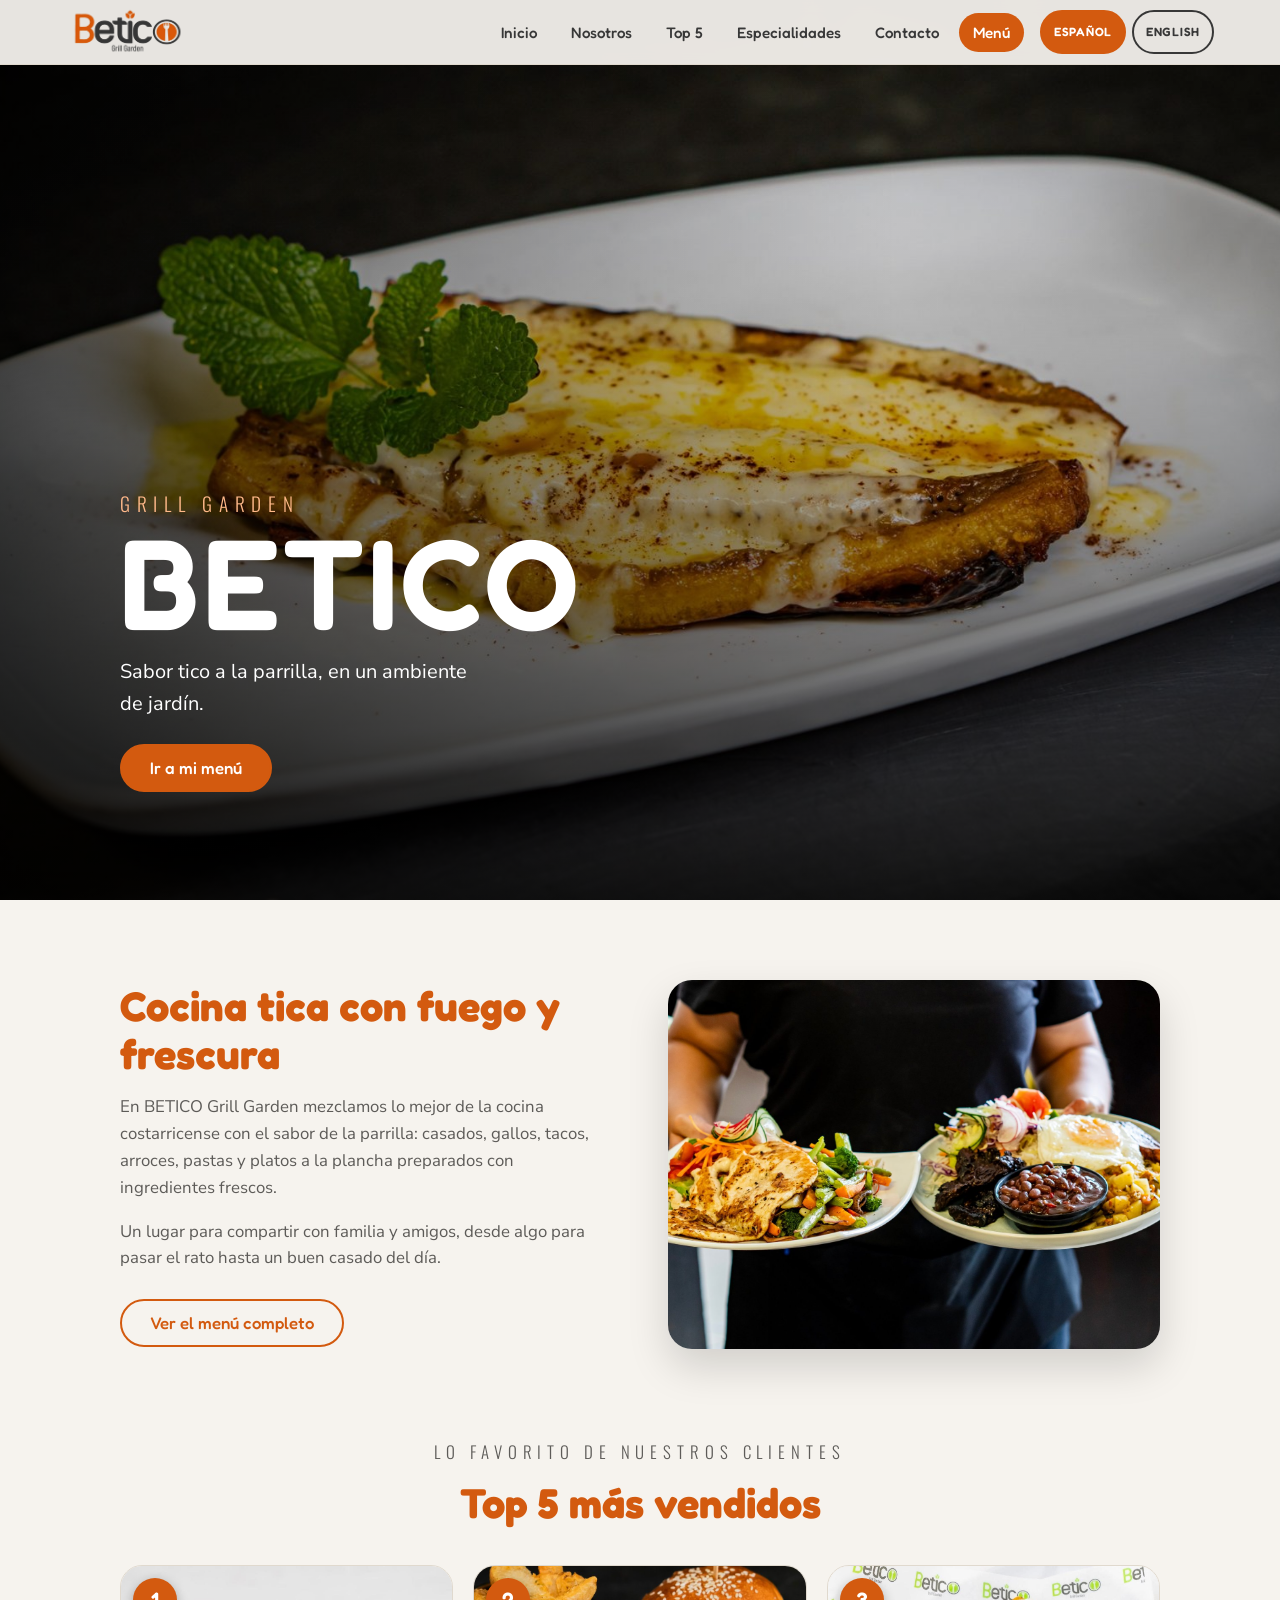
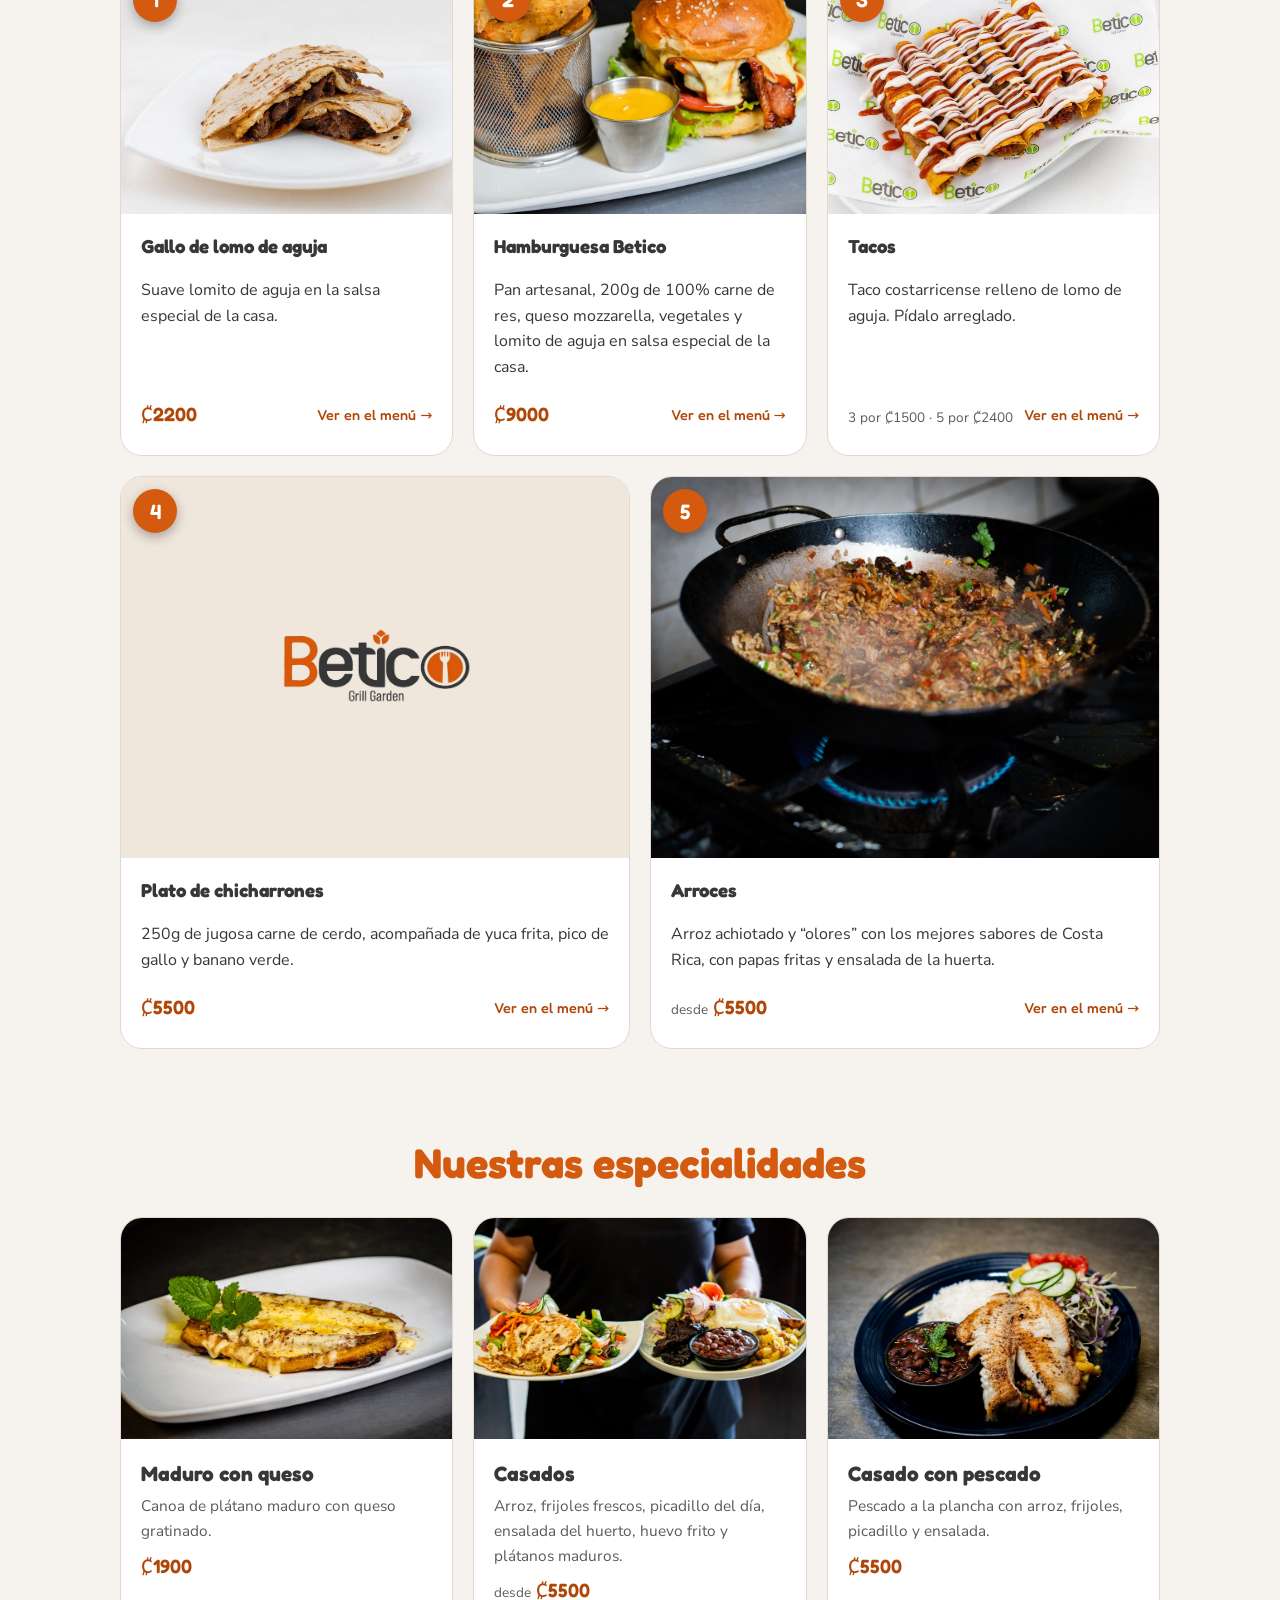
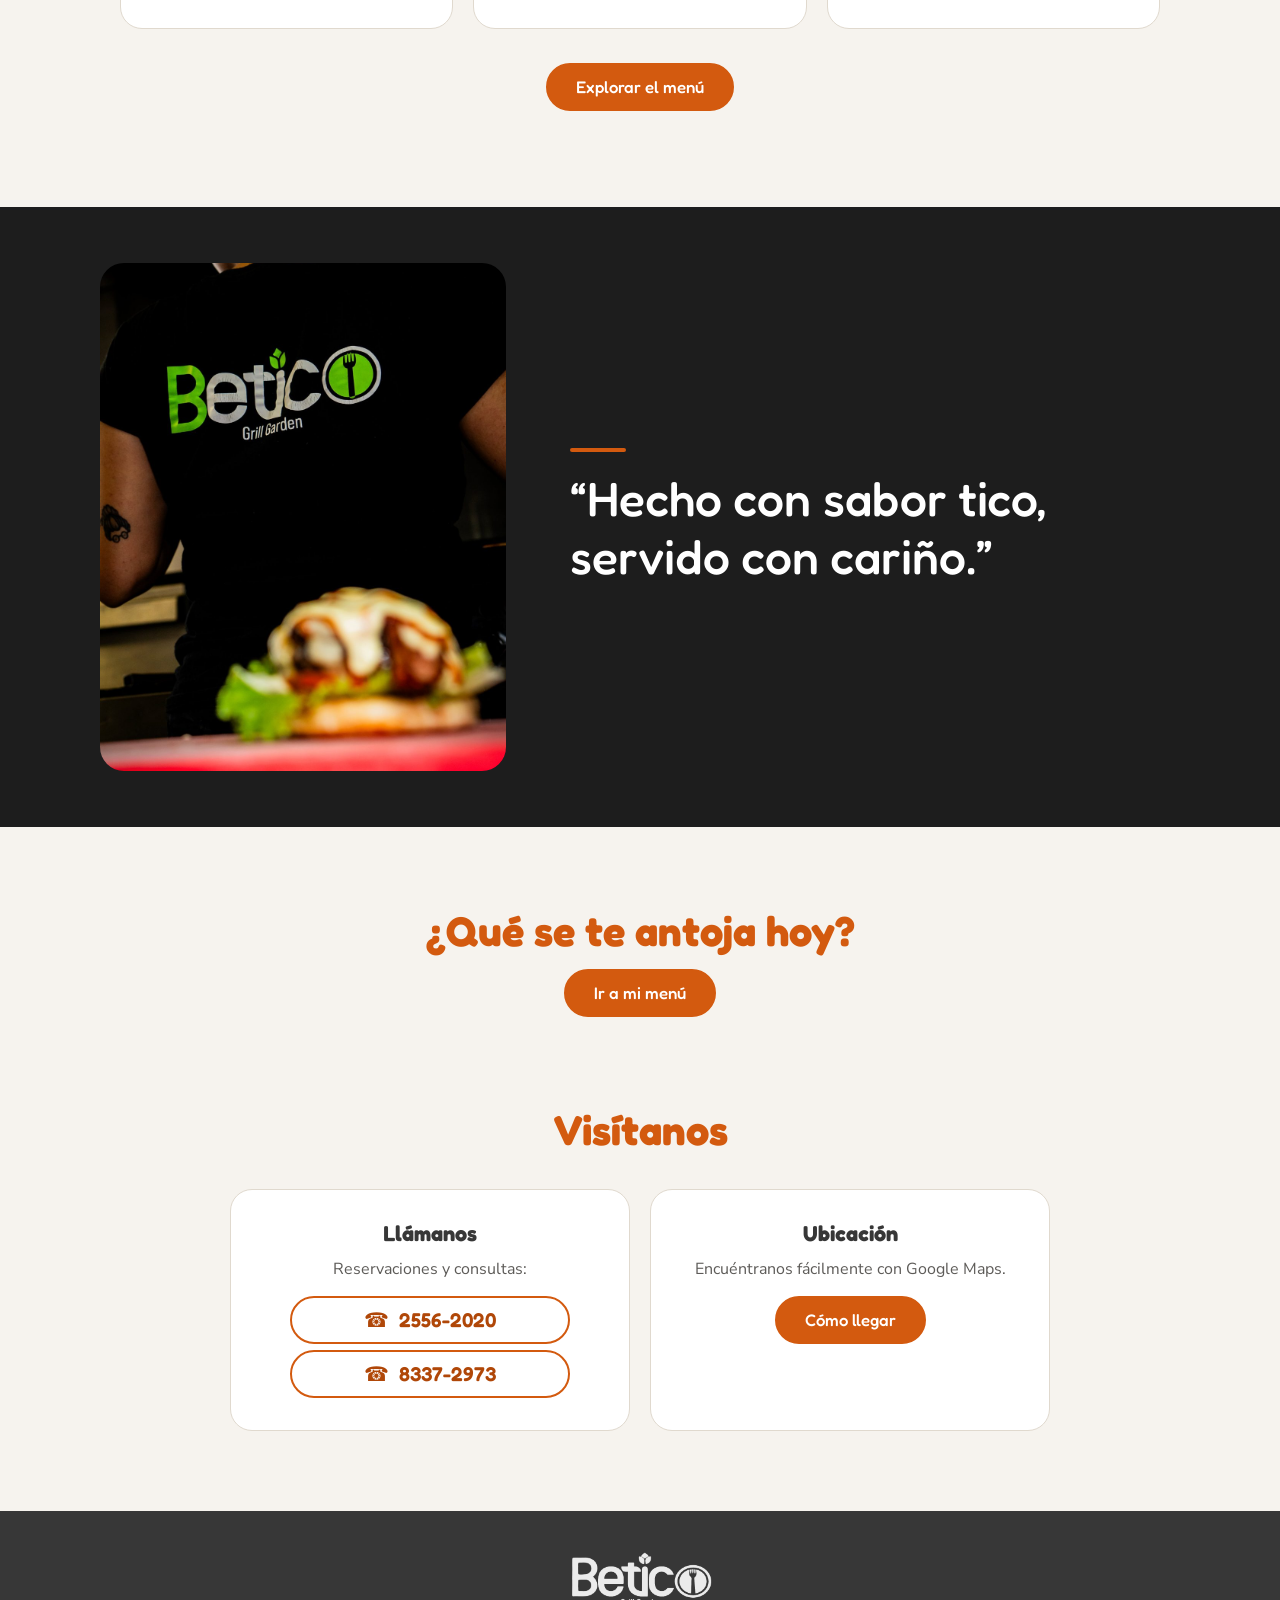
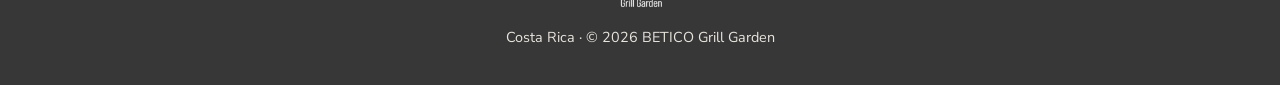
==== commit 699764be: "Add files via upload 100% terminado" ====
--- a/index.html
+++ b/index.html
@@ -61,7 +61,7 @@
         <h2 class="center" data-i="top_h">Top 5 más vendidos</h2>
         <div class="top-grid">
           <article class="top-card n1">
-            <figure class="cimg"><img src="images/gallo-lomo-aguja.jpg" alt="" style="object-position:50% 50%" loading="lazy" onerror="this.style.display='none'"><span class="rank" aria-label="Top 1">1</span></figure>
+            <figure class="cimg"><img src="images/gallo-lomo-aguja.jpg" alt="" style="object-position:25% 60%" loading="lazy" onerror="this.style.display='none'"><span class="rank" aria-label="Top 1">1</span></figure>
             <div class="card-b"><h3 data-i="t1_t">Gallo de lomo de aguja</h3><p data-i="t1_p">Suave lomito de aguja en la salsa especial de la casa.</p><div class="top-foot"><span class="price">₡2200</span><a class="more" href="menu.html#cat-2" data-menu data-i="more">Ver en el menú →</a></div></div>
           </article>
           <article class="top-card n2">
@@ -69,12 +69,12 @@
             <div class="card-b"><h3 data-i="t2_t">Hamburguesa Betico</h3><p data-i="t2_p">Pan artesanal, 200g de 100% carne de res, queso mozzarella, vegetales y lomito de aguja en salsa especial de la casa.</p><div class="top-foot"><span class="price">₡9000</span><a class="more" href="menu.html#cat-1" data-menu data-i="more">Ver en el menú →</a></div></div>
           </article>
           <article class="top-card n3">
-            <figure class="cimg"><img src="images/tacos-parrilla.jpg" alt="" style="object-position:35% 60%" loading="lazy" onerror="this.style.display='none'"><span class="rank" aria-label="Top 3">3</span></figure>
+            <figure class="cimg"><img src="images/tacos.jpg" alt="" style="object-position:35% 60%" loading="lazy" onerror="this.style.display='none'"><span class="rank" aria-label="Top 3">3</span></figure>
             <div class="card-b"><h3 data-i="t3_t">Tacos</h3><p data-i="t3_p">Taco costarricense relleno de lomo de aguja. Pídalo arreglado.</p><div class="top-foot"><span class="price"><small data-i="tacos_pr">3 por ₡1500 · 5 por ₡2400</small></span><a class="more" href="menu.html#cat-3" data-menu data-i="more">Ver en el menú →</a></div></div>
           </article>
           <article class="top-card n4">
-            <figure class="cimg"><img src="images/cortes-parrilla.jpg" alt="" style="object-position:50% 50%" loading="lazy" onerror="this.style.display='none'"><span class="rank" aria-label="Top 4">4</span></figure>
-            <div class="card-b"><h3 data-i="t4_t">Cortes a la parrilla</h3><p data-i="t4_p">Entraña, rib eye y lomito a la parrilla con dos guarniciones a escoger.</p><div class="top-foot"><span class="price"><small data-i="from">desde</small> ₡12500</span><a class="more" href="menu.html#cat-6" data-menu data-i="more">Ver en el menú →</a></div></div>
+            <figure class="cimg"><img src="images/chicharrones.jpg" alt="" style="object-position:45% 50%" loading="lazy" onerror="this.style.display='none'"><span class="rank" aria-label="Top 4">4</span></figure>
+            <div class="card-b"><h3 data-i="t4_t">Plato de chicharrones</h3><p data-i="t4_p">250g de jugosa carne de cerdo, acompañada de yuca frita, pico de gallo y banano verde.</p><div class="top-foot"><span class="price">₡5500</span><a class="more" href="menu.html#cat-1" data-menu data-i="more">Ver en el menú →</a></div></div>
           </article>
           <article class="top-card n5">
             <figure class="cimg"><img src="images/arroz-wok.jpg" alt="" style="object-position:50% 55%" loading="lazy" onerror="this.style.display='none'"><span class="rank" aria-label="Top 5">5</span></figure>
